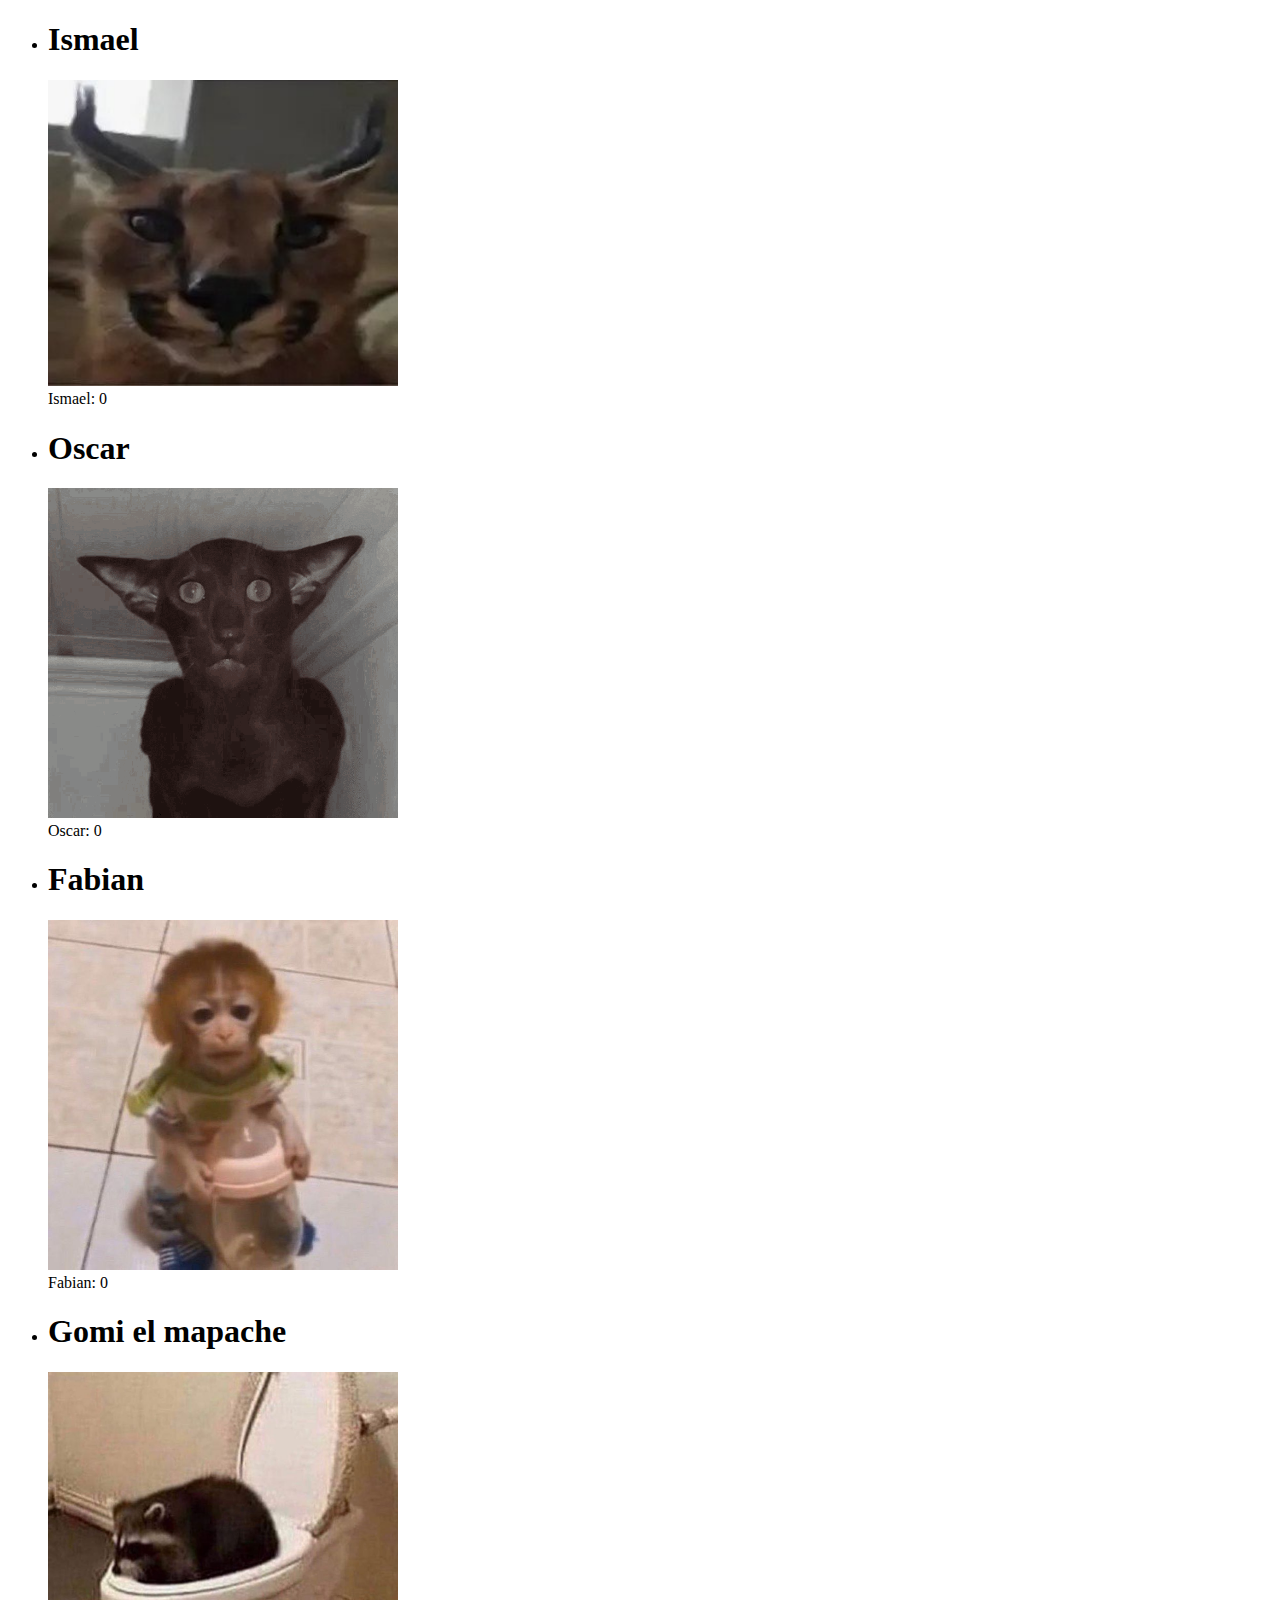
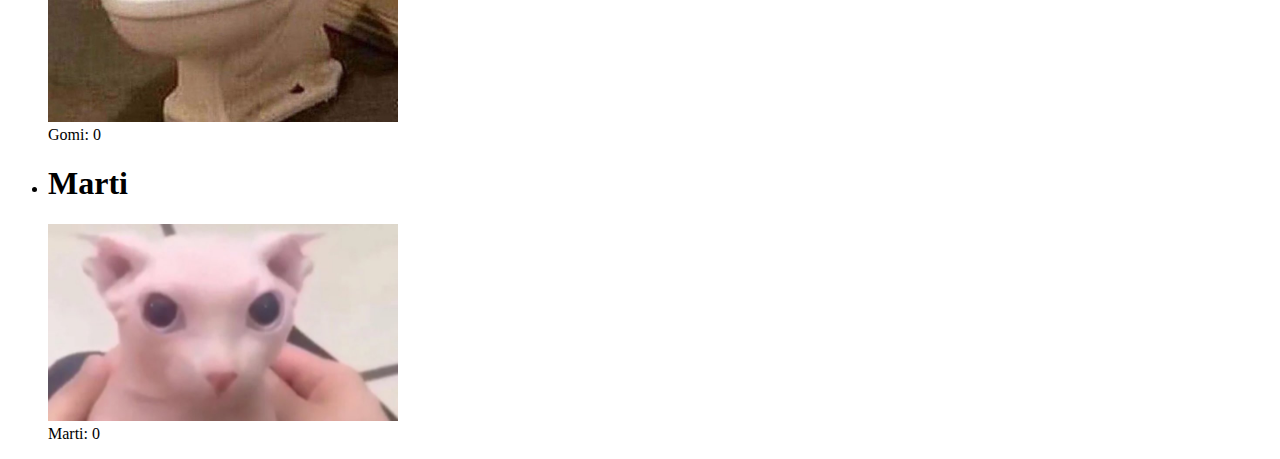
==== index.html @ 23f309d4 "imgs" ====
<!DOCTYPE html>
<html lang="en">
    <head>
        <meta charset="UTF-8">
        <meta http-equiv="X-UA-Compatible" content="IE=edge">
        <meta name="viewport" content="width=device-width, initial-scale=1.0">
        <title>Cat Clicker</title>
        <script src="funcions.js"></script>
    </head>
    <body>
        <ul>
            <li id="c1">
                <div class="cat1">
                    <h1>Ismael</h1>
                    <img src="img/floppa.jpg" alt="floppa" id="Ismael" onclick="addClick(id)" width="350px">
                </div>

                <div id="contador1">
                    Ismael: 0
                </div>
            </li>

            <li id="c2">
                <div class="cat2">
                    <h1>Oscar</h1>
                    <img src="img/oscar.png" alt="floppa" id="Oscar" onclick="addClick(id)" width="350px">
                </div>

                <div id="contador2">
                    Oscar: 0
                </div>
            </li>

            <li id="c3">
                <div class="cat3">
                    <h1>Fabian</h1>
                    <img src="img/fabian.jpg" alt="floppa" id="Fabian" onclick="addClick(id)" width="350px">
                </div>

                <div id="contador3">
                    Fabian: 0
                </div>
            </li>

            <li id="c4">
                <div class="cat4">
                    <h1>Gomi el mapache</h1>
                    <img src="img/gomielmapache.jpg" alt="floppa" id="Gomi" onclick="addClick(id)" width="350px">
                </div>

                <div id="contador4">
                    Gomi: 0
                </div>
            </li>

            <li id="c5">
                <div class="cat5">
                    <h1>Marti</h1>
                    <img src="img/bingus.jpg" alt="floppa" id="Marti" onclick="addClick(id)" width="350px">
                </div>

                <div id="contador5">
                    Marti: 0
                </div>
            </li>
        </ul>


    </body>
</html>
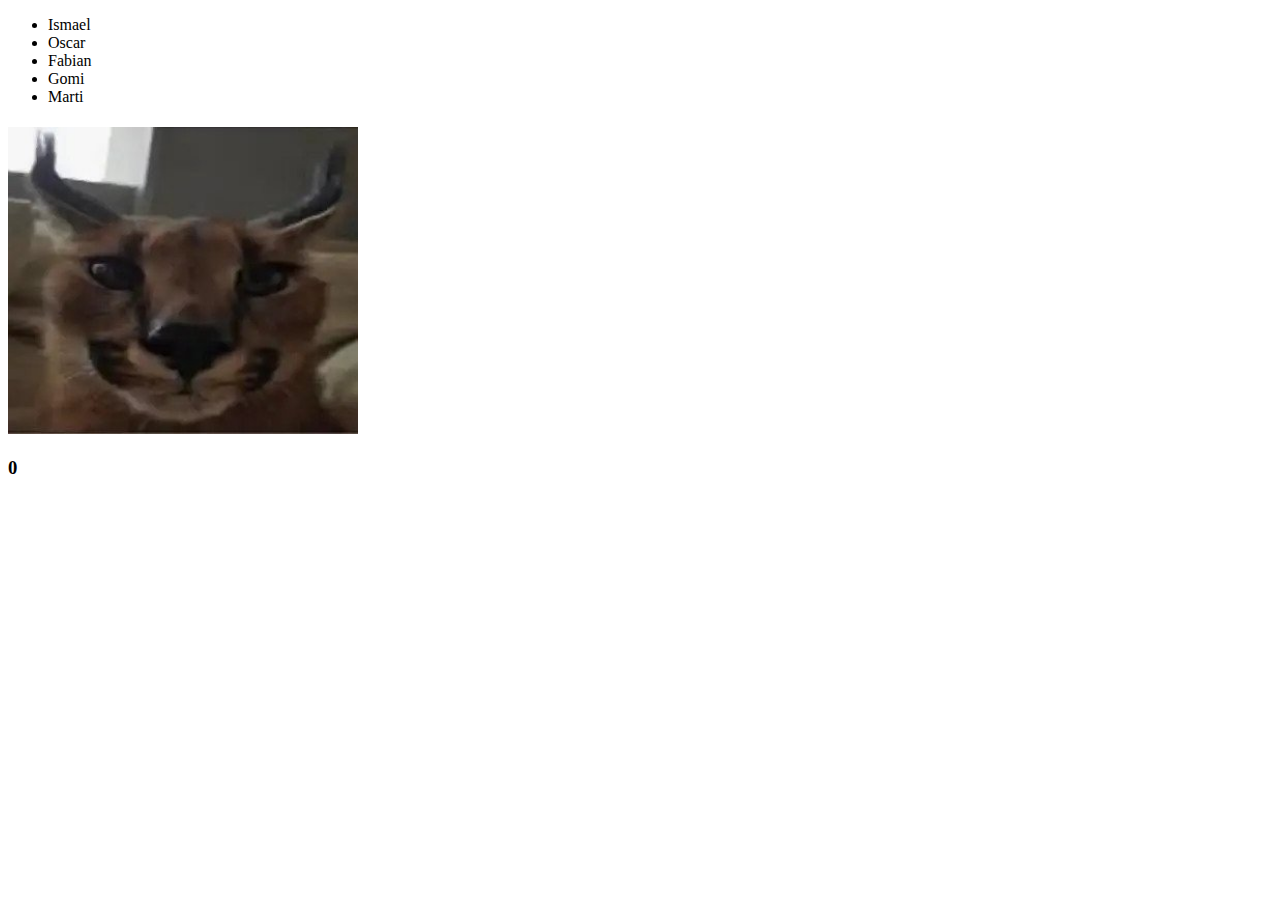
==== commit 1d8f83fb: "actualitz. org" ====
--- a/index.html
+++ b/index.html
@@ -1,70 +1,55 @@
 <!DOCTYPE html>
-<html lang="en">
+<html lang="es">
     <head>
         <meta charset="UTF-8">
         <meta http-equiv="X-UA-Compatible" content="IE=edge">
         <meta name="viewport" content="width=device-width, initial-scale=1.0">
-        <title>Cat Clicker</title>
-        <script src="funcions.js"></script>
+        <title>Cat Clicker v3</title>
+        <script>
+            let data = {
+                gatoActivo: 0,
+                gatos: [
+                    {
+                        name: "Ismael",
+                        content: "gato ismael gato ismael",
+                        image: "img/floppa.jpg",
+                        nclicks: 0
+                    },
+                    {
+                        name: "Oscar",
+                        content: "ole el oscar",
+                        image: "img/oscar.png",
+                        nclicks: 0
+                    },
+                    {
+                        name: "Fabian",
+                        content: "fabian mangui :)",
+                        image: "img/fabian.jpg",
+                        nclicks: 0
+                    },
+                    {
+                        name: "Gomi",
+                        content: "mapache",
+                        image: "img/gomielmapache.jpg",
+                        nclicks: 0
+                    }, {
+                        name: "Marti",
+                        content: "literalmente marti",
+                        image: "img/bingus.jpg",
+                        nclicks: 0
+                    }
+                ]
+            };
+        </script>
     </head>
     <body>
-        <ul>
-            <li id="c1">
-                <div class="cat1">
-                    <h1>Ismael</h1>
-                    <img src="img/floppa.jpg" alt="floppa" id="Ismael" onclick="addClick(id)" width="350px">
-                </div>
+        <ul id="llista"></ul>
+        <div id="gato">
+            <h1 id="nombreGato"></h1>
+            <img id="imgGato" width="350px">
+            <h3 id="contador"></h2>
+        </div>
 
-                <div id="contador1">
-                    Ismael: 0
-                </div>
-            </li>
-
-            <li id="c2">
-                <div class="cat2">
-                    <h1>Oscar</h1>
-                    <img src="img/oscar.png" alt="floppa" id="Oscar" onclick="addClick(id)" width="350px">
-                </div>
-
-                <div id="contador2">
-                    Oscar: 0
-                </div>
-            </li>
-
-            <li id="c3">
-                <div class="cat3">
-                    <h1>Fabian</h1>
-                    <img src="img/fabian.jpg" alt="floppa" id="Fabian" onclick="addClick(id)" width="350px">
-                </div>
-
-                <div id="contador3">
-                    Fabian: 0
-                </div>
-            </li>
-
-            <li id="c4">
-                <div class="cat4">
-                    <h1>Gomi el mapache</h1>
-                    <img src="img/gomielmapache.jpg" alt="floppa" id="Gomi" onclick="addClick(id)" width="350px">
-                </div>
-
-                <div id="contador4">
-                    Gomi: 0
-                </div>
-            </li>
-
-            <li id="c5">
-                <div class="cat5">
-                    <h1>Marti</h1>
-                    <img src="img/bingus.jpg" alt="floppa" id="Marti" onclick="addClick(id)" width="350px">
-                </div>
-
-                <div id="contador5">
-                    Marti: 0
-                </div>
-            </li>
-        </ul>
-
-
+        <script src="funcions.js"></script>
     </body>
 </html>
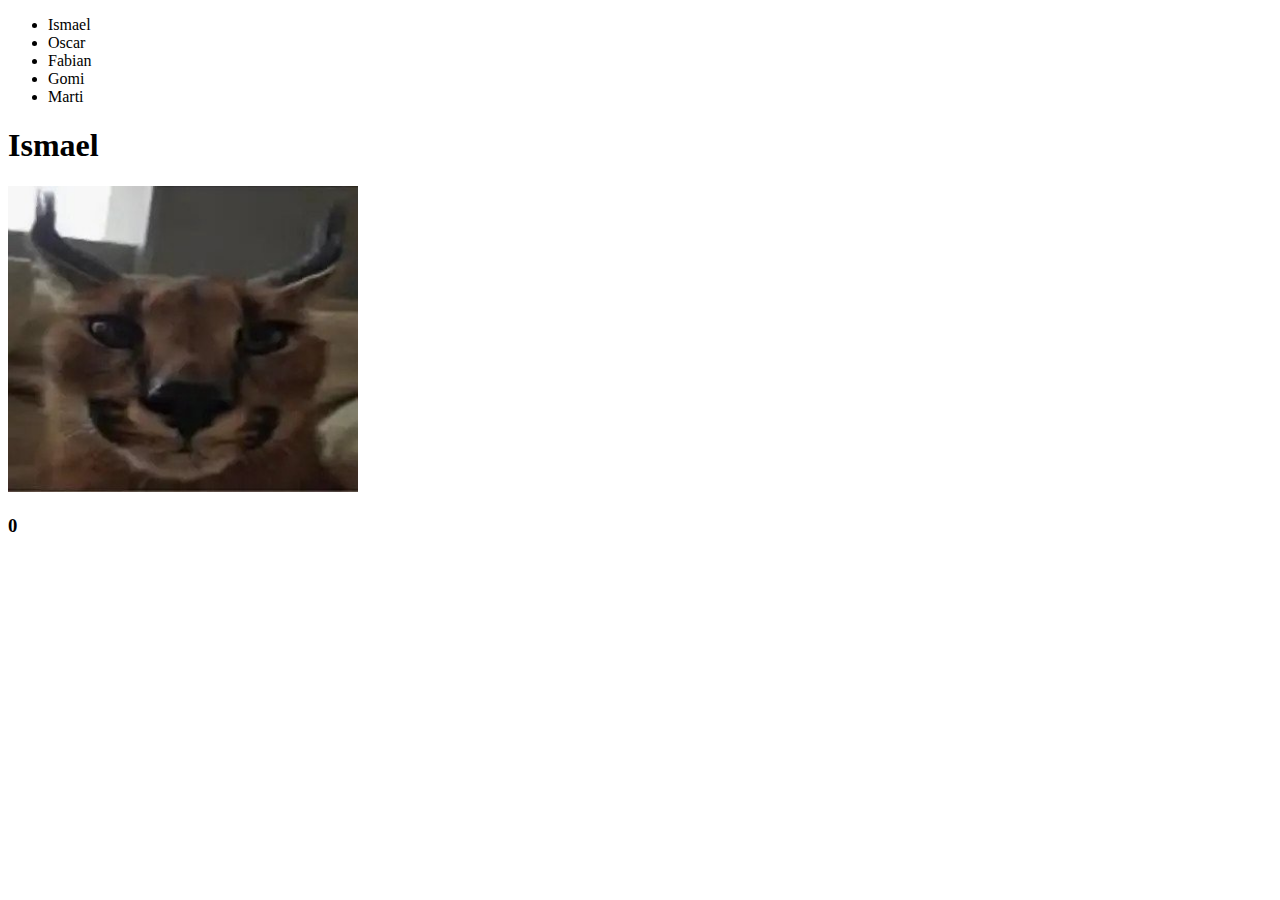
==== commit 187d142f: "org" ====
--- a/index.html
+++ b/index.html
@@ -5,42 +5,6 @@
         <meta http-equiv="X-UA-Compatible" content="IE=edge">
         <meta name="viewport" content="width=device-width, initial-scale=1.0">
         <title>Cat Clicker v3</title>
-        <script>
-            let data = {
-                gatoActivo: 0,
-                gatos: [
-                    {
-                        name: "Ismael",
-                        content: "gato ismael gato ismael",
-                        image: "img/floppa.jpg",
-                        nclicks: 0
-                    },
-                    {
-                        name: "Oscar",
-                        content: "ole el oscar",
-                        image: "img/oscar.png",
-                        nclicks: 0
-                    },
-                    {
-                        name: "Fabian",
-                        content: "fabian mangui :)",
-                        image: "img/fabian.jpg",
-                        nclicks: 0
-                    },
-                    {
-                        name: "Gomi",
-                        content: "mapache",
-                        image: "img/gomielmapache.jpg",
-                        nclicks: 0
-                    }, {
-                        name: "Marti",
-                        content: "literalmente marti",
-                        image: "img/bingus.jpg",
-                        nclicks: 0
-                    }
-                ]
-            };
-        </script>
     </head>
     <body>
         <ul id="llista"></ul>
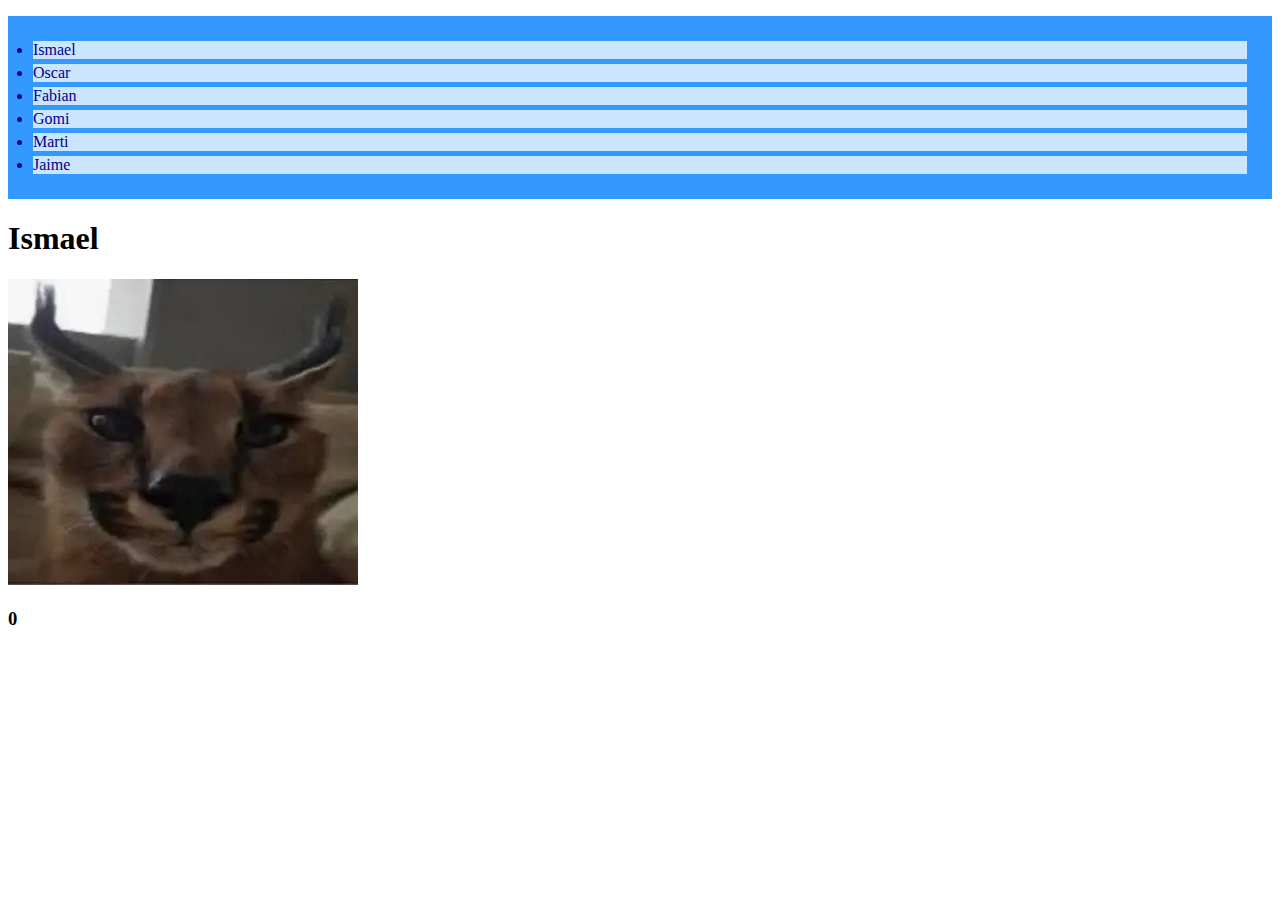
==== commit 46579ce9: "vinculacio css" ====
--- a/index.html
+++ b/index.html
@@ -5,6 +5,7 @@
         <meta http-equiv="X-UA-Compatible" content="IE=edge">
         <meta name="viewport" content="width=device-width, initial-scale=1.0">
         <title>Cat Clicker v3</title>
+        <link rel="stylesheet" href="style.css">
     </head>
     <body>
         <ul id="llista"></ul>
--- a/style.css
+++ b/style.css
@@ -0,0 +1,15 @@
+ul {
+    background: #3399ff;
+    padding: 20px;
+  }
+  
+  ul li {
+    background: #cce5ff;
+    color: darkblue;
+    margin: 5px;
+  }
+
+  li:hover {
+    color:white;
+    background: darkblue;
+  }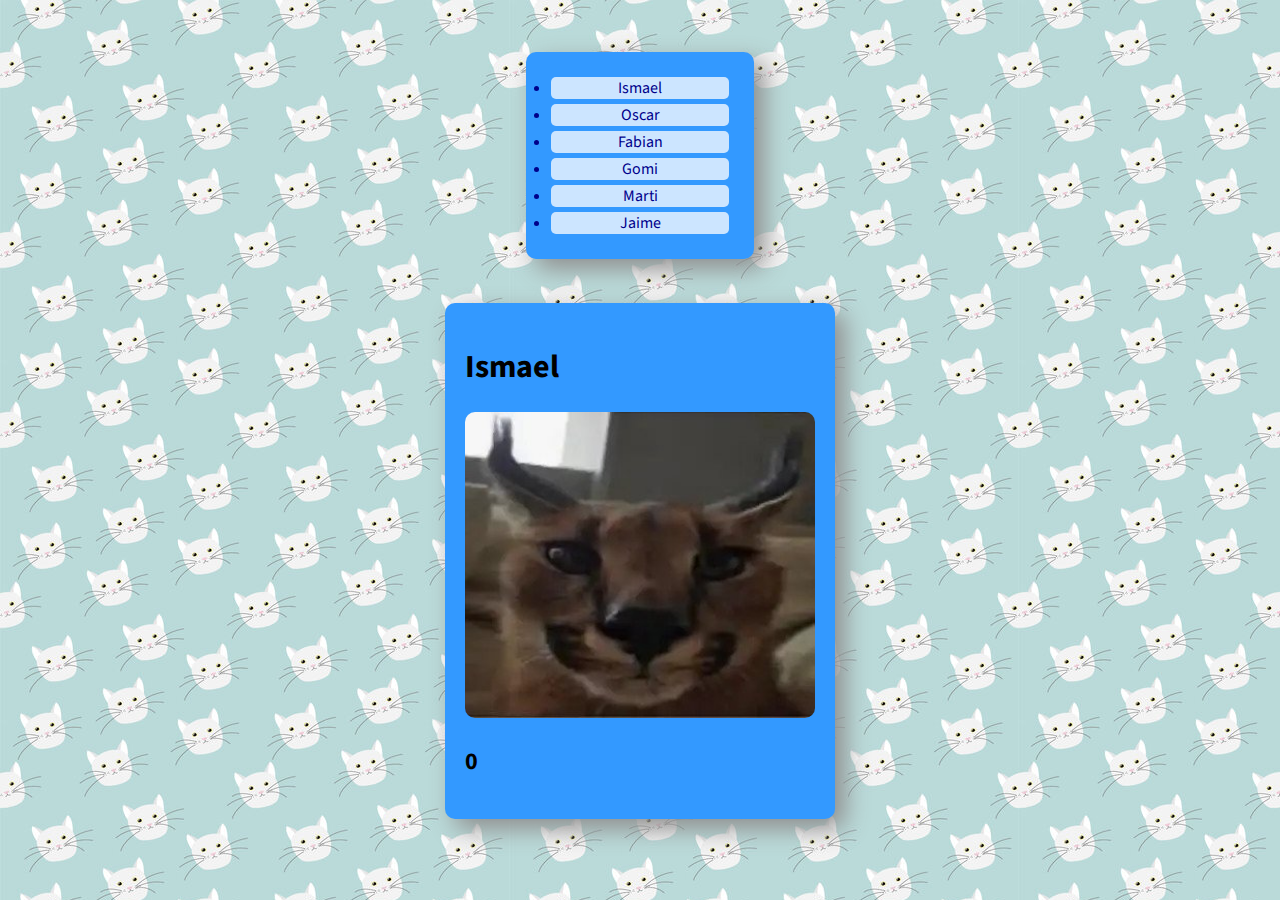
==== commit 94cdf73f: "style" ====
--- a/index.html
+++ b/index.html
@@ -6,14 +6,24 @@
         <meta name="viewport" content="width=device-width, initial-scale=1.0">
         <title>Cat Clicker v3</title>
         <link rel="stylesheet" href="style.css">
+        <link rel="shortcut icon" href="img/favicon.ico.png" type="image/x-icon">
+        <link rel="preconnect" href="https://fonts.googleapis.com">
+        <link rel="preconnect" href="https://fonts.gstatic.com" crossorigin>
+        <link href="https://fonts.googleapis.com/css2?family=Source+Sans+Pro:ital@1&display=swap" rel="stylesheet">
     </head>
     <body>
+        <br>
+        <br>
         <ul id="llista"></ul>
+        <br>
+        <br>
         <div id="gato">
             <h1 id="nombreGato"></h1>
             <img id="imgGato" width="350px">
-            <h3 id="contador"></h2>
+            <h2 id="contador"></h2>
         </div>
+        <br>
+        <br>
 
         <script src="funcions.js"></script>
     </body>
--- a/style.css
+++ b/style.css
@@ -1,15 +1,44 @@
 ul {
     background: #3399ff;
     padding: 20px;
-  }
-  
-  ul li {
+    width: 5cm;
+    text-align: center;
+    border-radius: 10px;
+    margin: 0 auto;
+    -webkit-box-shadow: 10px 10px 25px 0 rgba(143, 143, 143, 1);
+    -moz-box-shadow: 10px 10px 25px 0 rgba(143, 143, 143, 1);
+    box-shadow: 10px 10px 25px 0 rgba(143, 143, 143, 1);
+}
+
+ul li {
     background: #cce5ff;
     color: darkblue;
+    border-radius: 5px;
     margin: 5px;
-  }
+}
 
-  li:hover {
-    color:white;
+li:hover {
+    color: white;
     background: darkblue;
-  }+}
+
+#gato {
+    padding: 20px;
+    border-radius: 10px;
+    margin: 0 auto;
+    background-color:#3399ff;
+    width: fit-content;
+    height: fit-content;
+    -webkit-box-shadow: 10px 10px 25px 0 rgba(143, 143, 143, 1);
+    -moz-box-shadow: 10px 10px 25px 0 rgba(143, 143, 143, 1);
+    box-shadow: 10px 10px 25px 0 rgba(143, 143, 143, 1);
+}
+
+#imgGato {
+    border-radius: 10px;
+}
+
+body {
+    background-image: url("img/catback.jpg");
+    font-family: 'Source Sans Pro', sans-serif;
+}
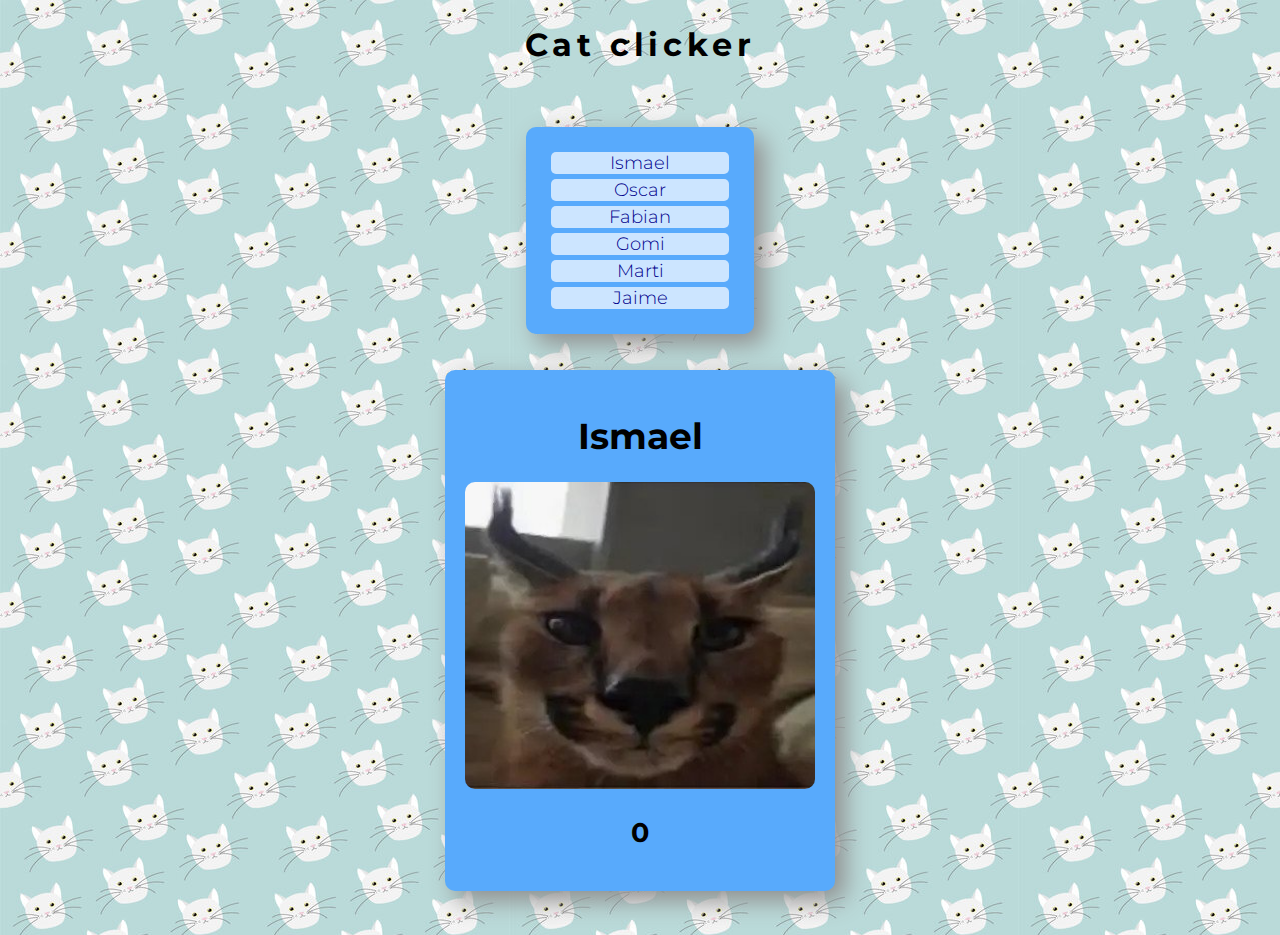
==== commit edc9aadb: "canvis estils" ====
--- a/index.html
+++ b/index.html
@@ -1,30 +1,34 @@
 <!DOCTYPE html>
 <html lang="es">
-    <head>
-        <meta charset="UTF-8">
-        <meta http-equiv="X-UA-Compatible" content="IE=edge">
-        <meta name="viewport" content="width=device-width, initial-scale=1.0">
-        <title>Cat Clicker v3</title>
-        <link rel="stylesheet" href="style.css">
-        <link rel="shortcut icon" href="img/favicon.ico.png" type="image/x-icon">
-        <link rel="preconnect" href="https://fonts.googleapis.com">
-        <link rel="preconnect" href="https://fonts.gstatic.com" crossorigin>
-        <link href="https://fonts.googleapis.com/css2?family=Source+Sans+Pro:ital@1&display=swap" rel="stylesheet">
-    </head>
-    <body>
-        <br>
-        <br>
-        <ul id="llista"></ul>
-        <br>
-        <br>
-        <div id="gato">
-            <h1 id="nombreGato"></h1>
-            <img id="imgGato" width="350px">
-            <h2 id="contador"></h2>
-        </div>
-        <br>
-        <br>
 
-        <script src="funcions.js"></script>
-    </body>
-</html>
+<head>
+    <meta charset="UTF-8">
+    <meta http-equiv="X-UA-Compatible" content="IE=edge">
+    <meta name="viewport" content="width=device-width, initial-scale=1.0">
+    <title>Cat Clicker v3</title>
+    <link rel="stylesheet" href="style.css">
+    <link rel="shortcut icon" href="img/favicon.ico.png" type="image/x-icon">
+    <style>
+        @import url('https://fonts.googleapis.com/css2?family=Montserrat:wght@300;400&display=swap');
+    </style>
+</head>
+
+<body>
+    <h1 id="titol">Cat clicker</h1>
+    <br>
+    <br>
+    <ul id="llista"></ul>
+    <br>
+    <br>
+    <div id="gato">
+        <h1 id="nombreGato"></h1>
+        <img id="imgGato" width="350px">
+        <h2 id="contador"></h2>
+    </div>
+    <br>
+    <br>
+
+    <script src="funcions.js"></script>
+</body>
+
+</html>--- a/style.css
+++ b/style.css
@@ -1,5 +1,14 @@
+#titol {
+    font-family: 'Montserrat', sans-serif;
+    font-weight: 700;
+    font-size: 32px;
+    line-height: 1.5;
+    letter-spacing: 0.15em;
+    text-align: center;
+}
+
 ul {
-    background: #3399ff;
+    background: #58aafc;
     padding: 20px;
     width: 5cm;
     text-align: center;
@@ -15,30 +24,38 @@
     color: darkblue;
     border-radius: 5px;
     margin: 5px;
+    list-style-type: none;
 }
 
 li:hover {
     color: white;
     background: darkblue;
+    cursor: pointer;
 }
 
 #gato {
     padding: 20px;
     border-radius: 10px;
     margin: 0 auto;
-    background-color:#3399ff;
+    background-color:#58aafc;
     width: fit-content;
     height: fit-content;
     -webkit-box-shadow: 10px 10px 25px 0 rgba(143, 143, 143, 1);
     -moz-box-shadow: 10px 10px 25px 0 rgba(143, 143, 143, 1);
     box-shadow: 10px 10px 25px 0 rgba(143, 143, 143, 1);
+    text-align: center;
 }
 
 #imgGato {
     border-radius: 10px;
 }
 
+#gato , #llista {
+    font-family: 'Montserrat', sans-serif;
+    font-weight: 300;
+    font-size: 18px;
+}
+
 body {
     background-image: url("img/catback.jpg");
-    font-family: 'Source Sans Pro', sans-serif;
 }
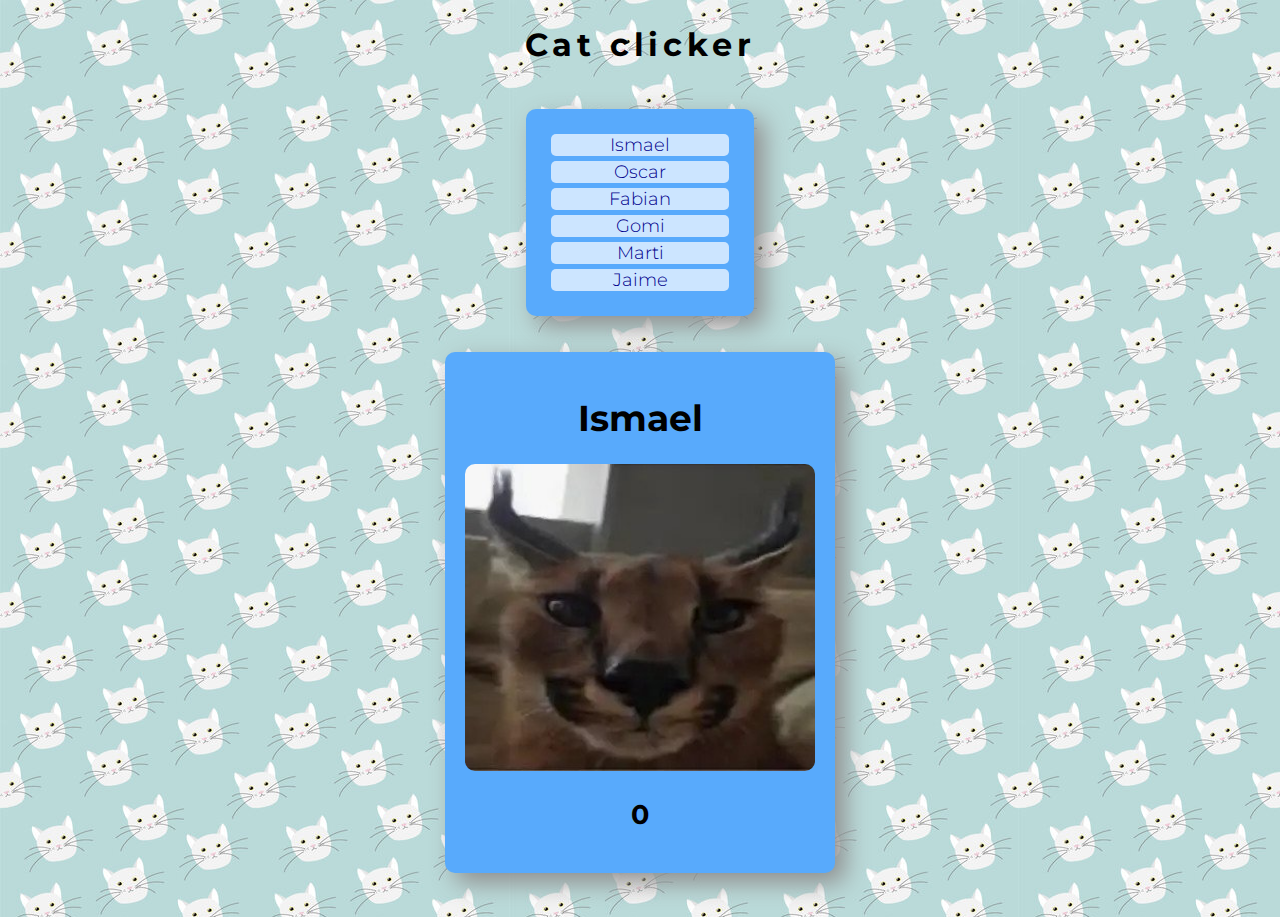
==== commit e48c54d7: "mvc" ====
--- a/index.html
+++ b/index.html
@@ -16,7 +16,6 @@
 <body>
     <h1 id="titol">Cat clicker</h1>
     <br>
-    <br>
     <ul id="llista"></ul>
     <br>
     <br>
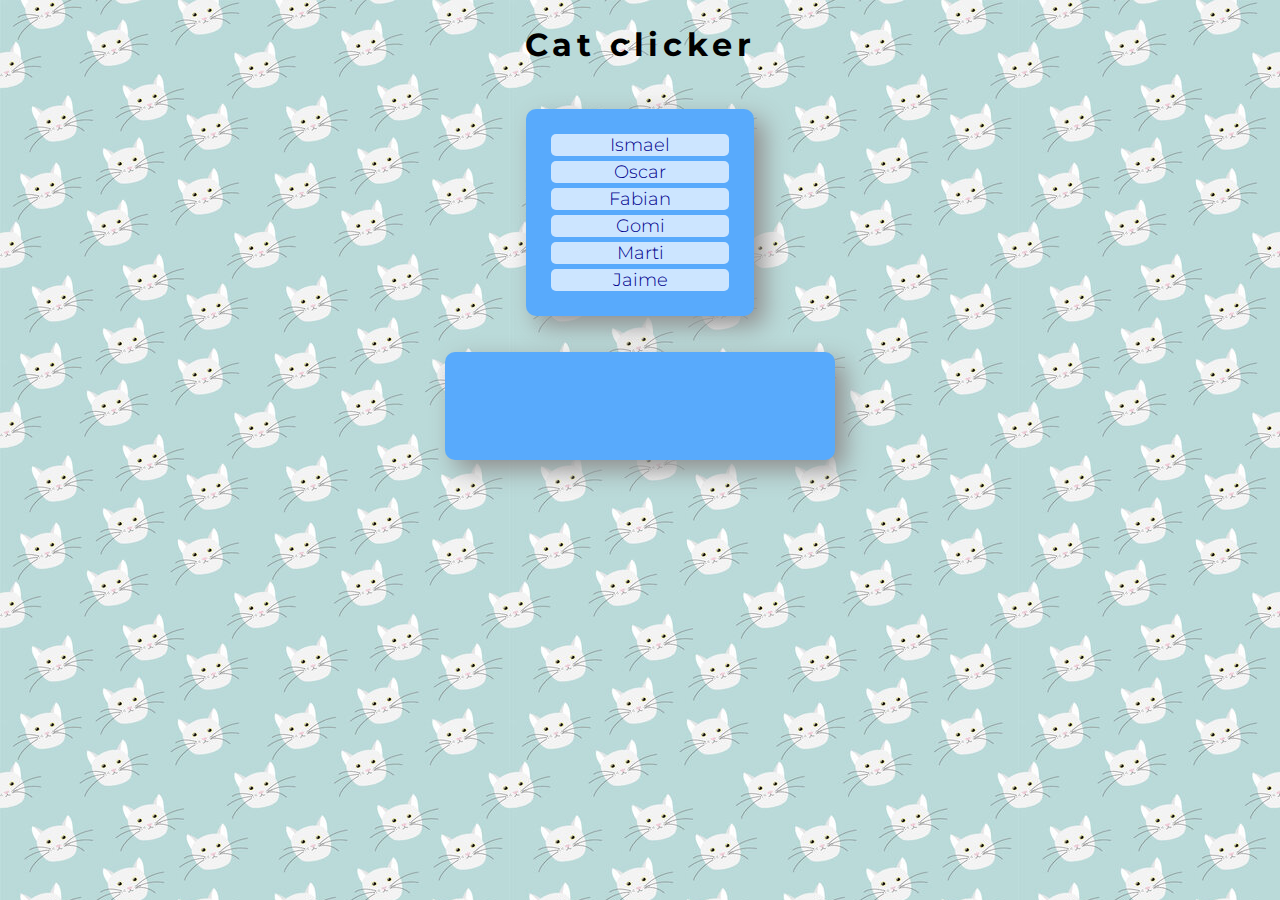
==== commit a63e2e92: "mvc terminado" ====
--- a/index.html
+++ b/index.html
@@ -27,7 +27,7 @@
     <br>
     <br>
 
-    <script src="funcions.js"></script>
+    <script src="funcionsMVC.js"></script>
 </body>
 
 </html>